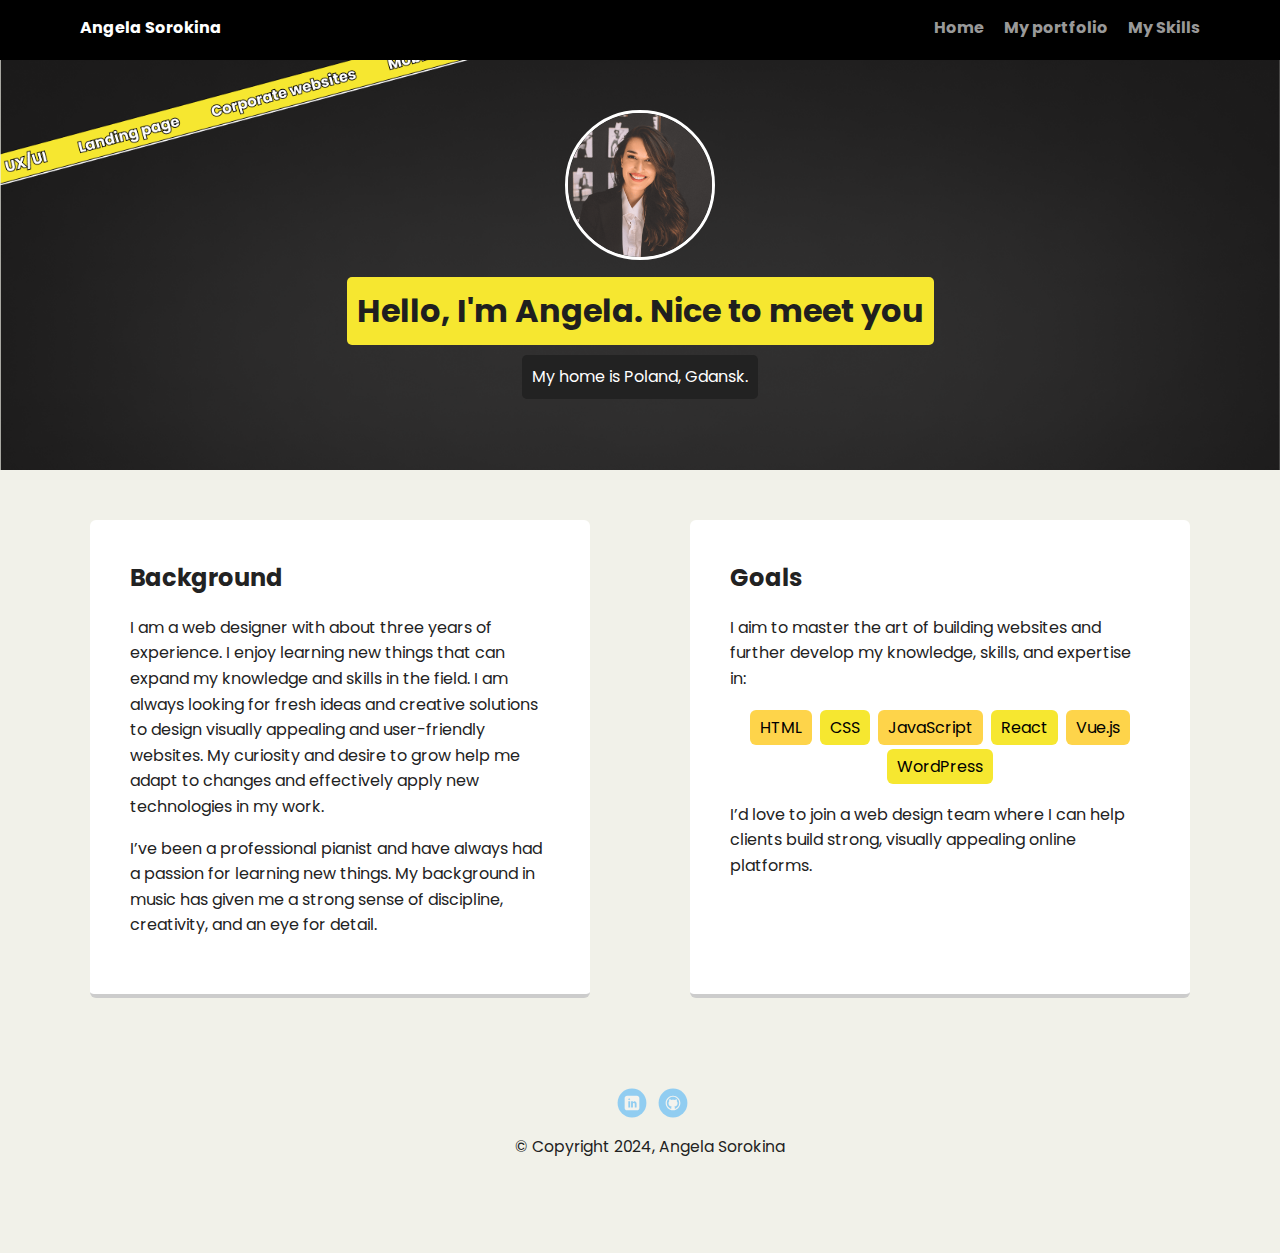
==== index.html @ 541a4edf "adding the my skills page to the navigation" ====
<!doctype html>
<html lang="en">
<head>
  <meta charset="utf-8">
  <title>Angela Sorokina's Profile</title>
  <meta name="viewport" content="width=device-width, initial-scale=1.0">
  <link rel="stylesheet" href="styles.css">
  <link href="https://fonts.googleapis.com/css2?family=Poppins:ital,wght@0,300;0,400;0,500;0,600;0,700;0,800;0,900;1,300;1,400;1,500;1,600;1,700;1,800;1,900&family=SUSE:wght@100..800&display=swap" rel="stylesheet"></head>
  <body>

    <div class="main-nav">
        <ul class="nav">
          <li class="name">Angela Sorokina</li>
          <li><a href="index.html">Home</a></li>
          <li><a href="portfolio.html">My portfolio</a></li>
          <li><a href="skils.html">My Skills</a></li>
        </ul>
    </div>

    <header>
      <img src="images/new_profile_pic.png" alt="Smiling girl on a dark background" class="profile-image">
      <h1 class="tag name">Hello, I'm Angela. Nice to meet you</h1>
      <p class="tag location">My home is Poland, Gdansk.</p>
    </header>

    <main class="flex">
      <div class="card">
        <h2>Background</h2>
        <p>I am a web designer with about three years of experience. I enjoy learning new things that can expand my knowledge and skills in the field. I am always looking for fresh ideas and creative solutions to design visually appealing and user-friendly websites. My curiosity and desire to grow help me adapt to changes and effectively apply new technologies in my work.</p>
        <p>I’ve been a professional pianist and have always had a passion for learning new things. My background in music has given me a strong sense of discipline, creativity, and an eye for detail.</p>
      </div>

      <div class="card">
        <h2>Goals</h2>
        <p>I aim to master the art of building websites and further develop my knowledge, skills, and expertise in:</p>
        <ul class="skills">
          <li>HTML</li>
          <li>CSS</li>
          <li>JavaScript</li>
          <li>React</li>
          <li>Vue.js</li>
          <li>WordPress</li>
        </ul>
        <p>I’d love to join a web design team where I can help clients build strong, visually appealing online platforms.</p>
      </div>

    </main>
    <footer>
      <ul>
        <li><a href="https://www.linkedin.com/in/angelasorokinaui/" class="social linkedin">LinkedIn</a></li>
        <li><a href="https://github.com/AngelaSorokina" class="social github">Github</a></li>
      </ul>
      <p class="copyright">&copy Copyright 2024, Angela Sorokina</p>
    </footer>
  </body>
  </html>
---- styles.css ----
/* Global Layout Set-up */
* {
  box-sizing: border-box;
}

body {
  margin: 0;
  padding: 0;
  text-align: center;
  font-family: "Poppins", sans-serif;
  color: #222;
  background: #F1F1E9;
}
/* Link Styles */

a {
  text-decoration: none;
  color: #999;
}
a:hover {
  color: #6633ff;
}

/* Section Styles */

.main-nav {
  width: 100%;
  background: black;
  min-height: 30px;
  padding: 10px;
  position: fixed;
  text-align: center;
}
.nav {
  display: flex;
  justify-content: space-around;
  font-weight: 700;
  list-style-type: none;
  margin: 0 auto;
  padding: 0;
}

.nav .name {
    display: block;
    margin-right: auto;
    color: white;
}
.nav li {
  padding: 5px 10px 10px 10px;
}
.nav a {
  transition: all .5s;
}
.nav a:hover {
  color: white
}

header {
  text-align: center;
  background: url('images/new_background.png') no-repeat top center ;
  background-size: cover;
  overflow: hidden;
  padding-top: 60px;
}
.inner-page header {
  text-align: center;
  background: url('images/new_portfolio_background.png') no-repeat top center ;
  background-size: cover;
  overflow: hidden;
  padding-top: 60px;
}
header {
  line-height: 1.5;
}
header .profile-image {
  margin-top: 50px;
  width: 150px;
  height: 150px;
  border-radius: 50%;
  border: 3px solid white;
  transition: all .5s;
}
header .profile-image:hover {
  transform: scale(1.2) rotate(5deg);
}

.tag {
  background-color: #F6E730;
  color: #201F1F;
  padding: 10px;
  border-radius: 5px;
  display: table;
  margin: 10px auto;
}

.location {
  background-color: #222;
  color: white;
}
.card {
  margin: 30px;
  padding: 20px 40px 40px;
  max-width: 500px;
  text-align: left;
  background: #fff;
  border-bottom: 4px solid #ccc;
  border-radius: 6px;
  transition: all .5s;
}

.images img {
  padding: 10px 10px 10px;
  background: #fff;
  margin: 20px;
  max-width: 350px;
  border-radius: 6px;
}

.card:hover {
  border-color: #F6E730;
}

ul.skills {
  padding: 0;
  text-align: center;
}

.skills li {
  border-radius: 6px;
  display: inline-block;
  background: #F6E730;
  color: black;
  padding: 5px 10px;
  margin: 2px;
}

.skills li:nth-child(odd) {
  background: #FED44A;
}

footer {
  width: 100%;
  min-height: 30px;
  padding: 20px 0 40px 20px;
}

footer .copyright {
  top: -8px;
  font-size: .75em;
}

footer ul {
  list-style-type: none;
  margin: 0;
  padding: 0;
}

footer ul li {
  display: inline-block;
}

a.social {
  display: inline-block;
  text-indent: -9999px;
  margin-left: 5px;
  width: 30px;
  height: 30px;
  background-size: 30px 30px;
  opacity: .4;
  transition: all .5s;
}
a.twitter {
  background-image: url(images/twitter.svg);
}
a.linkedin {
  background-image: url(images/linkedin.svg);
}
a.github {
  background-image: url(images/github.svg);
}
a.social:hover {
  opacity: 1;
}
.clearfix {
  clear: both;
}

/* Styles for larger screens */
@media screen and (min-width: 720px) {
    .inner-page .tag {
    color: white;
    background-color: transparent;
    margin-top: 121px;
  }

  .flex {
      display: -ms-flexbox;      /* TWEENER - IE 10 */
      display: flex;
      max-width: 1200px;
      -ms-flex-pack: distribute;
      justify-content: space-around;
      margin: 0 auto;
  }

  .projects {
    box-sizing: border-box;
    max-width: 1200px;
    margin: 0 auto;
    text-align: center;
  }

  header {
    min-height: 470px;
  }
  .inner-page header {
    min-height: 350px;
  }

  .nav {
    max-width: 1200px;
    padding: 0 30px;
  }


  main {
    padding-top: 20px;
  }

  main p {
    line-height: 1.6em;
  }

  footer {
    font-size: 1.3em;
    max-width: 1200px;
    margin: 40px auto;
  }
}
  /* Styles for small screens */
@media screen and (max-width: 719px) {
  .inner-page .tag {
      color: white;
      background-color: transparent;
      margin-top: 61px;
  }
  .inner-page header {
    min-height: 250px;
  }
  .projects {
    box-sizing: border-box;
    max-width: 1200px;
    margin: 0px 30px 0px 30px;
    text-align: center;
  }
}
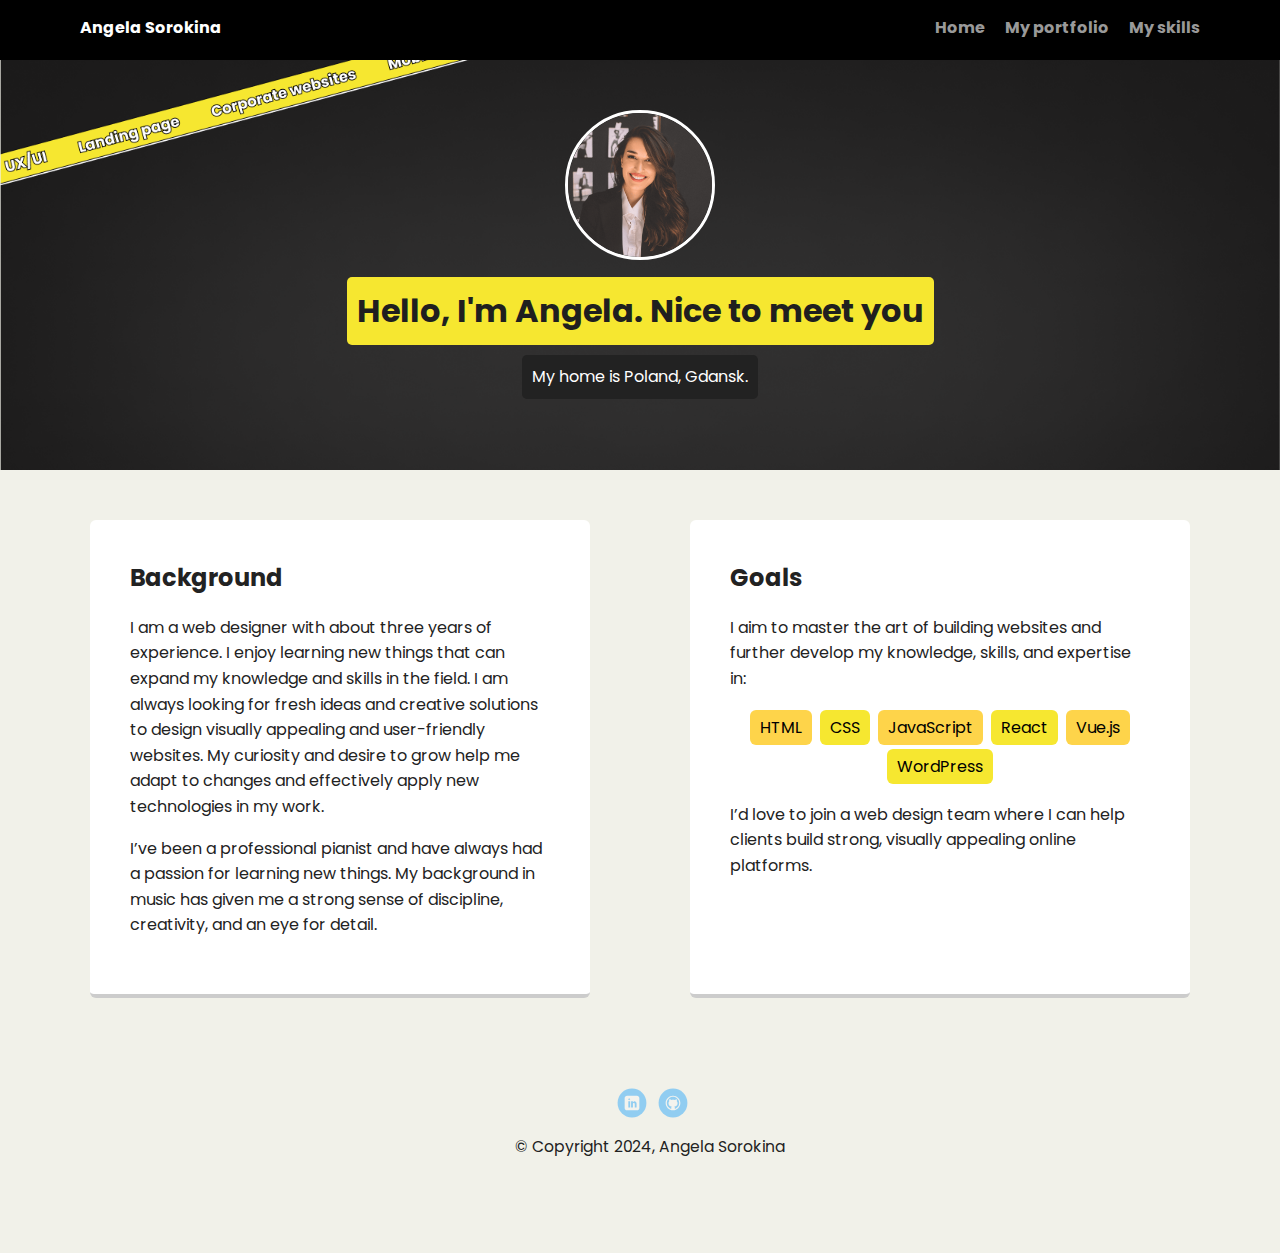
==== commit b3b6afc9: "Fixed a bug in the skills page address" ====
--- a/index.html
+++ b/index.html
@@ -13,7 +13,7 @@
           <li class="name">Angela Sorokina</li>
           <li><a href="index.html">Home</a></li>
           <li><a href="portfolio.html">My portfolio</a></li>
-          <li><a href="skils.html">My Skills</a></li>
+          <li><a href="skills.html">My skills</a></li>
         </ul>
     </div>
 
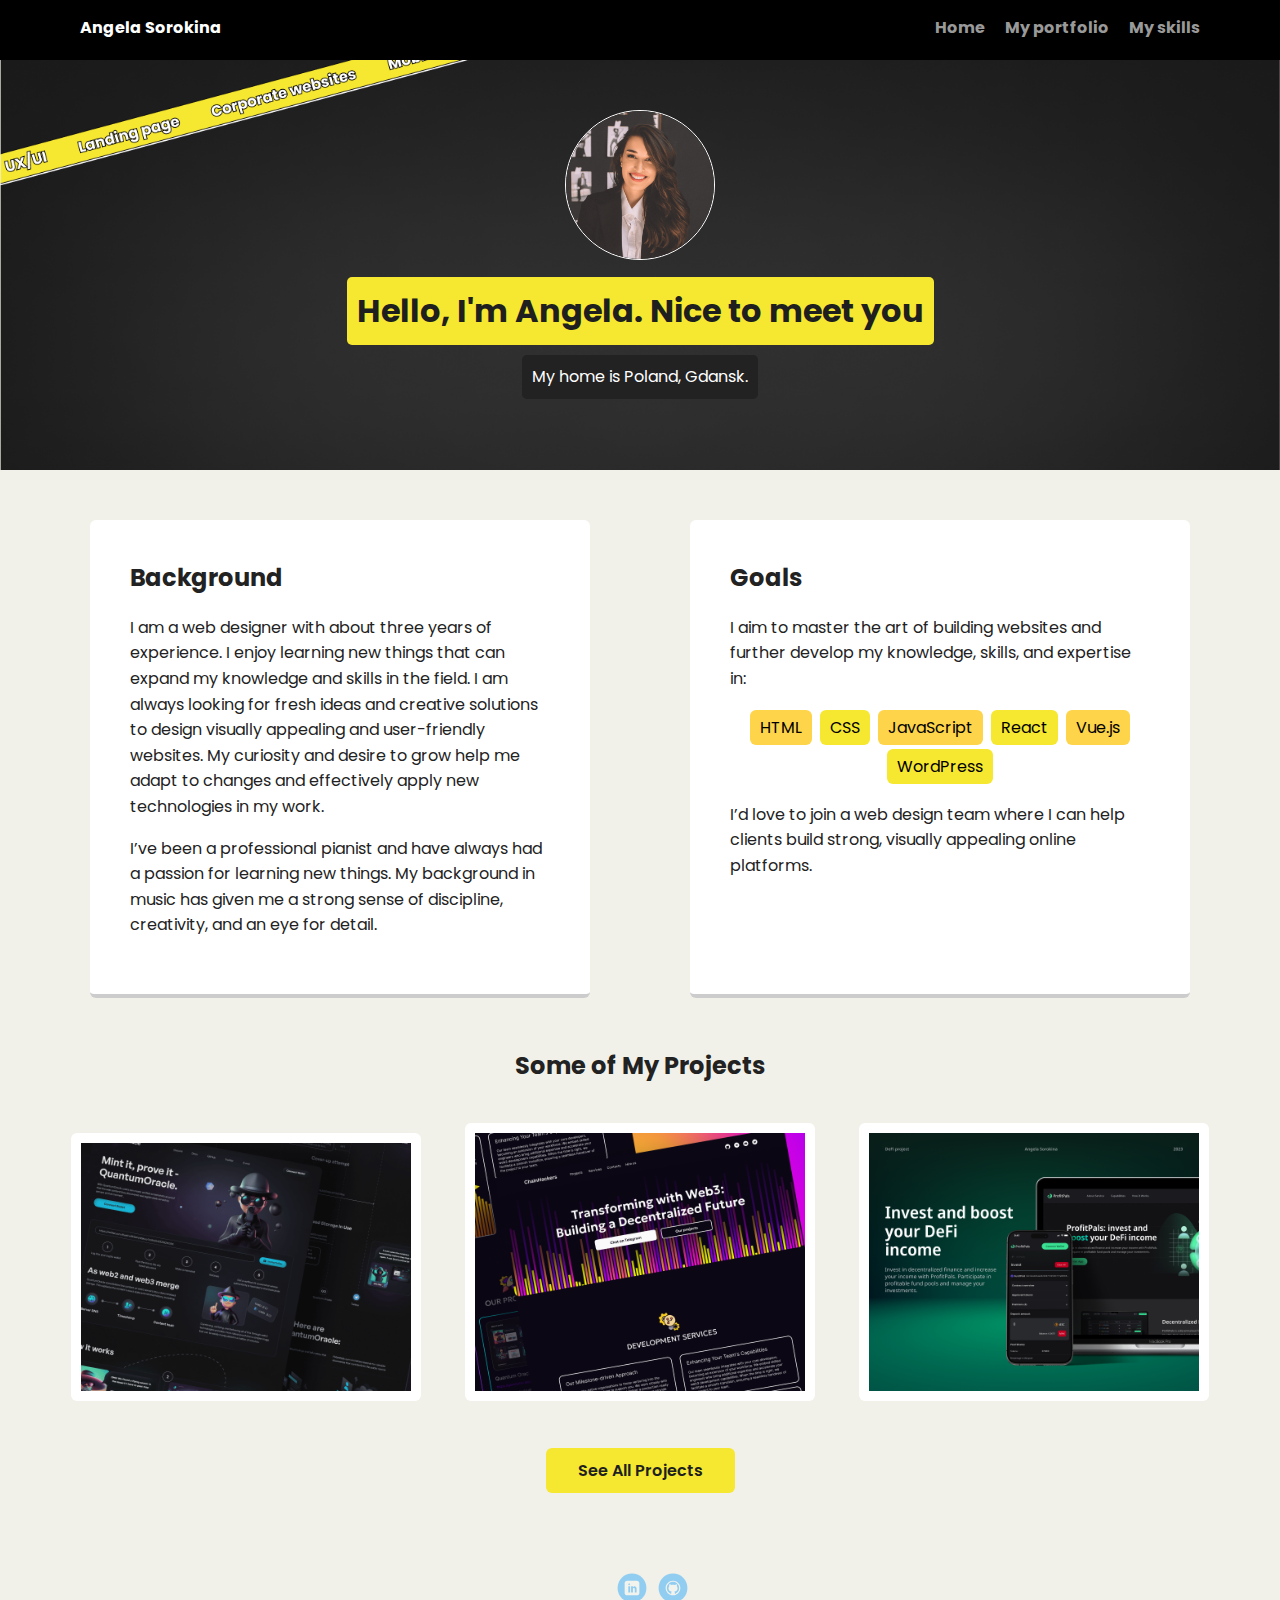
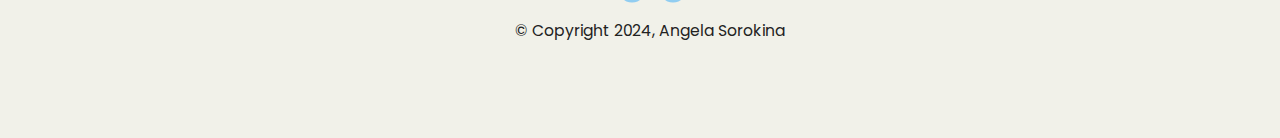
==== commit a02642f0: "added a new section to the index.html page" ====
--- a/index.html
+++ b/index.html
@@ -23,34 +23,49 @@
       <p class="tag location">My home is Poland, Gdansk.</p>
     </header>
 
-    <main class="flex">
-      <div class="card">
-        <h2>Background</h2>
-        <p>I am a web designer with about three years of experience. I enjoy learning new things that can expand my knowledge and skills in the field. I am always looking for fresh ideas and creative solutions to design visually appealing and user-friendly websites. My curiosity and desire to grow help me adapt to changes and effectively apply new technologies in my work.</p>
-        <p>I’ve been a professional pianist and have always had a passion for learning new things. My background in music has given me a strong sense of discipline, creativity, and an eye for detail.</p>
+    <main>
+      <section class="flex">
+        <div class="card">
+          <h2>Background</h2>
+          <p>I am a web designer with about three years of experience. I enjoy learning new things that can expand my knowledge and skills in the field. I am always looking for fresh ideas and creative solutions to design visually appealing and user-friendly websites. My curiosity and desire to grow help me adapt to changes and effectively apply new technologies in my work.</p>
+          <p>I’ve been a professional pianist and have always had a passion for learning new things. My background in music has given me a strong sense of discipline, creativity, and an eye for detail.</p>
+        </div>
+        <div class="card">
+          <h2>Goals</h2>
+          <p>I aim to master the art of building websites and further develop my knowledge, skills, and expertise in:</p>
+          <ul class="skills">
+            <li>HTML</li>
+            <li>CSS</li>
+            <li>JavaScript</li>
+            <li>React</li>
+            <li>Vue.js</li>
+            <li>WordPress</li>
+          </ul>
+          <p>I’d love to join a web design team where I can help clients build strong, visually appealing online platforms.</p>
+        </div>
+      </section>
+
+      <section class="projects">
+        <h2>Some of My Projects</h2>
+        <div class="flex">
+          <div class="images">
+            <img src="images/project_1.png" alt="Smiling girl on a dark background">
+            <img src="images/project_2.png" alt="Smiling girl on a dark background">
+            <img src="images/project_3.png" alt="Smiling girl on a dark background">
+          </div>
+        </div>
+        <div class="button-container">
+        <a href="portfolio.html" class="button-text">See All Projects</a>
       </div>
+      </section>
+    </main>
 
-      <div class="card">
-        <h2>Goals</h2>
-        <p>I aim to master the art of building websites and further develop my knowledge, skills, and expertise in:</p>
-        <ul class="skills">
-          <li>HTML</li>
-          <li>CSS</li>
-          <li>JavaScript</li>
-          <li>React</li>
-          <li>Vue.js</li>
-          <li>WordPress</li>
-        </ul>
-        <p>I’d love to join a web design team where I can help clients build strong, visually appealing online platforms.</p>
-      </div>
-
-    </main>
     <footer>
       <ul>
         <li><a href="https://www.linkedin.com/in/angelasorokinaui/" class="social linkedin">LinkedIn</a></li>
         <li><a href="https://github.com/AngelaSorokina" class="social github">Github</a></li>
       </ul>
-      <p class="copyright">&copy Copyright 2024, Angela Sorokina</p>
+      <p class="copyright">&copy; Copyright 2024, Angela Sorokina</p>
     </footer>
   </body>
   </html>
--- a/styles.css
+++ b/styles.css
@@ -62,9 +62,16 @@
   overflow: hidden;
   padding-top: 60px;
 }
-.inner-page header {
+.portfolio-page header {
   text-align: center;
   background: url('images/new_portfolio_background.png') no-repeat top center ;
+  background-size: cover;
+  overflow: hidden;
+  padding-top: 60px;
+}
+.skills-page header {
+  text-align: center;
+  background: url('images/new_skills_background.png') no-repeat top center ;
   background-size: cover;
   overflow: hidden;
   padding-top: 60px;
@@ -77,7 +84,7 @@
   width: 150px;
   height: 150px;
   border-radius: 50%;
-  border: 3px solid white;
+  border: 1px solid white;
   transition: all .5s;
 }
 header .profile-image:hover {
@@ -108,6 +115,29 @@
   transition: all .5s;
 }
 
+.button-text {
+    font-size: 16px;
+    font-weight: 600;
+    color: #201F1F;
+}
+
+.button-text:hover {
+    color: #201F1F;
+}
+
+.button-container {
+    margin: 20px;
+    padding: 10px 32px;
+    text-align: center;
+    background: #F6E730;
+    border-radius: 6px;
+    display: inline-block;
+}
+
+.button-container:hover {
+      background: #FEF14F;
+}
+
 .images img {
   padding: 10px 10px 10px;
   background: #fff;
@@ -157,6 +187,10 @@
 
 footer ul li {
   display: inline-block;
+}
+
+.tools {
+  margin-top: 40px;
 }
 
 a.social {
@@ -187,10 +221,16 @@
 
 /* Styles for larger screens */
 @media screen and (min-width: 720px) {
-    .inner-page .tag {
+    .portfolio-page .tag {
     color: white;
     background-color: transparent;
     margin-top: 121px;
+  }
+
+  .skills-page .tag {
+  color: white;
+  background-color: transparent;
+  margin-top: 121px;
   }
 
   .flex {
@@ -208,11 +248,21 @@
     margin: 0 auto;
     text-align: center;
   }
+  .list {
+    box-sizing: border-box;
+    max-width: 1200px;
+    margin: 0 auto;
+    text-align: left;
+  }
 
   header {
     min-height: 470px;
   }
-  .inner-page header {
+  .portfolio-page header {
+    min-height: 350px;
+  }
+
+  .skills-page header {
     min-height: 350px;
   }
 
@@ -238,18 +288,35 @@
 }
   /* Styles for small screens */
 @media screen and (max-width: 719px) {
-  .inner-page .tag {
+  .portfolio-page .tag {
       color: white;
       background-color: transparent;
       margin-top: 61px;
   }
-  .inner-page header {
+  .portfolio-page header {
     min-height: 250px;
   }
+
+  .skills-page .tag {
+      color: white;
+      background-color: transparent;
+      margin-top: 61px;
+  }
+
+  .skills-page header {
+    min-height: 250px;
+  }
+
   .projects {
     box-sizing: border-box;
     max-width: 1200px;
     margin: 0px 30px 0px 30px;
     text-align: center;
   }
-}
+  .list {
+    box-sizing: border-box;
+    max-width: 1200px;
+    margin: 0px 30px 0px 30px;
+    text-align: left;
+  }
+}
